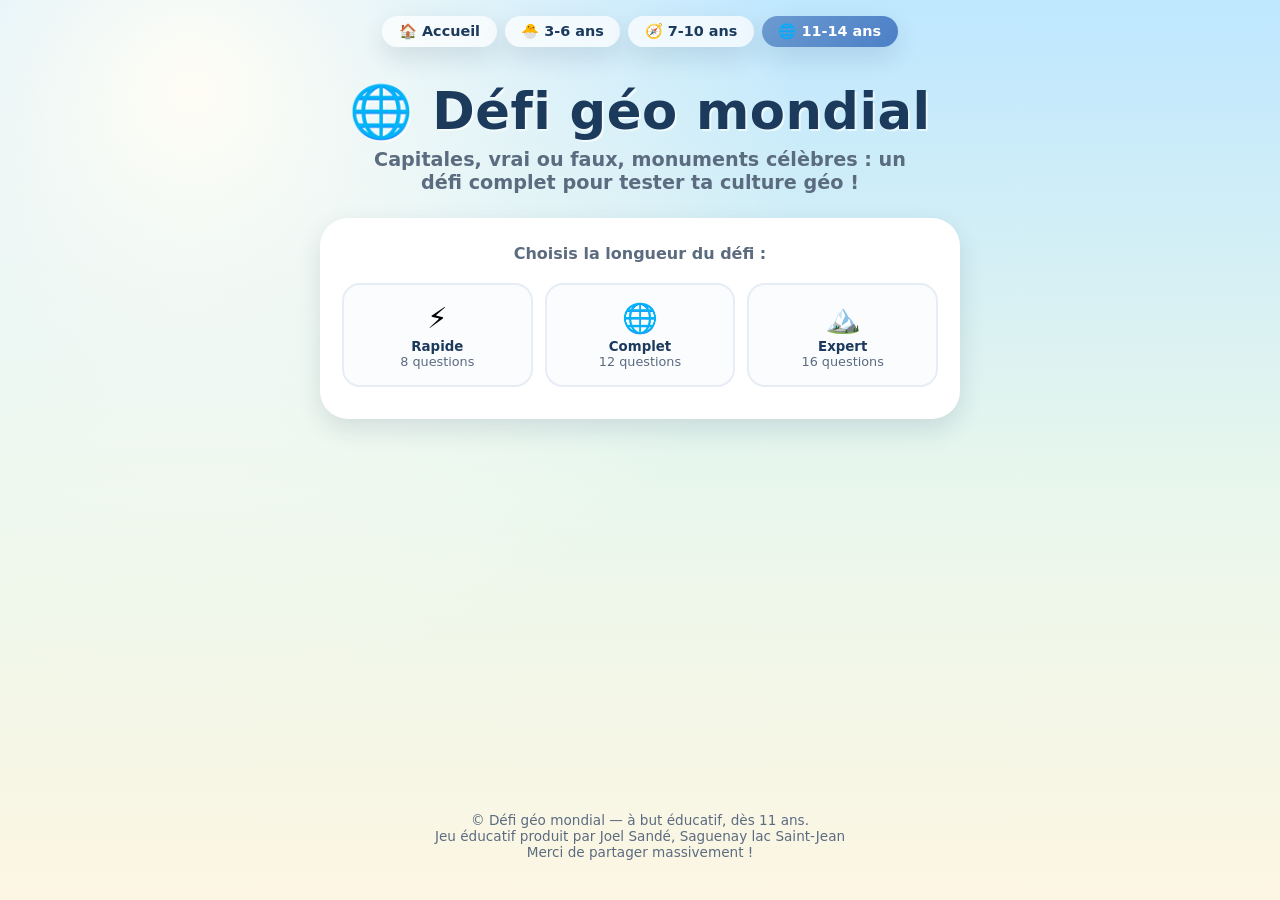
==== geo_11_14.html @ 184a8996 "Version initiale : Défi géo mondial (3-6, 7-10, 11-14 ans)" ====
<!DOCTYPE html>
<html lang="fr">
<head>
<meta charset="UTF-8" />
<meta name="viewport" content="width=device-width, initial-scale=1" />
<title>Défi géo mondial — géographie 11-14 ans</title>
<meta name="description" content="Défi éducatif gratuit mêlant capitales, vrai ou faux et monuments du monde, pour les 11-14 ans. Score, série de bonnes réponses et badges à débloquer." />
<link rel="canonical" href="https://joel3500.github.io/japprends_la_geographie/geo_11_14.html" />
<link rel="stylesheet" href="style.css" />
<script type="application/ld+json">
{
  "@context": "https://schema.org",
  "@type": "WebApplication",
  "name": "Défi géo mondial",
  "description": "Défi éducatif gratuit mêlant capitales, vrai ou faux et monuments du monde, dès 11 ans.",
  "applicationCategory": "EducationalApplication",
  "operatingSystem": "Any (navigateur web)",
  "inLanguage": ["fr"],
  "isAccessibleForFree": true,
  "offers": { "@type": "Offer", "price": "0", "priceCurrency": "CAD" },
  "audience": { "@type": "PeopleAudience", "suggestedMinAge": 11 },
  "author": { "@type": "Person", "name": "Joel Sandé" }
}
</script>
</head>
<body>

<nav class="page-nav" aria-label="Choisir une tranche d'âge">
  <a href="index.html">🏠 Accueil</a>
  <a href="geo_3_6.html">🐣 3-6 ans</a>
  <a href="geo_7_10.html">🧭 7-10 ans</a>
  <a href="geo_11_14.html" aria-current="page">🌐 11-14 ans</a>
</nav>

<header class="hero">
  <h1>🌐 Défi géo mondial</h1>
  <p class="tagline">Capitales, vrai ou faux, monuments célèbres : un défi complet pour tester ta culture géo !</p>
</header>

<main>
  <div class="quiz-wrap">

    <div class="mode-select" id="modeSelect">
      <p class="intro">Choisis la longueur du défi :</p>
      <div class="mode-grid">
        <button class="mode-card" data-len="8">
          <span class="m-emoji">⚡</span>
          <span class="m-title">Rapide</span>
          <span class="m-sub">8 questions</span>
        </button>
        <button class="mode-card" data-len="12">
          <span class="m-emoji">🌐</span>
          <span class="m-title">Complet</span>
          <span class="m-sub">12 questions</span>
        </button>
        <button class="mode-card" data-len="16">
          <span class="m-emoji">🏔️</span>
          <span class="m-title">Expert</span>
          <span class="m-sub">16 questions</span>
        </button>
      </div>
    </div>

    <div id="quizScreen" style="display:none;">
      <div class="quiz-topbar">
        <span class="quiz-stat">⭐ Score : <span id="scoreVal">0</span></span>
        <span class="quiz-stat">🔥 Série : <span id="streakVal">0</span></span>
        <span class="quiz-stat">⏱️ <span id="timerVal">0</span> s</span>
      </div>
      <div class="progress-bar-track"><div class="progress-bar-fill" id="progressFill" style="width:0%"></div></div>

      <p class="question-eyebrow" id="qType">Question <span id="qIndex">1</span> / <span id="qTotal">12</span></p>
      <span class="question-flag" id="qEmoji">🌍</span>
      <p class="question-text" id="qText">…</p>

      <div class="choices" id="choicesRow"></div>
      <p class="feedback-msg" id="feedback"></p>
      <div class="quiz-actions">
        <button class="pill primary" id="nextBtn" style="display:none;">Suivant ▶</button>
      </div>
    </div>

    <div class="result-screen" id="resultScreen" style="display:none;">
      <span class="result-badge" id="resultBadge">🏆</span>
      <p class="result-score" id="resultScoreText">12 / 12</p>
      <p class="result-best" id="resultBest"></p>
      <p class="result-msg" id="resultMsg">Bravo !</p>
      <div class="quiz-actions">
        <button class="pill primary" id="playAgainBtn">🔄 Nouveau défi</button>
      </div>
    </div>

  </div>
</main>

<footer>
  <p>&copy; Défi géo mondial — à but éducatif, dès 11 ans.               <br> 
            Jeu éducatif produit par Joel Sandé, Saguenay lac Saint-Jean <br>
            Merci de partager massivement !                              
  </p>
</footer>

<script>
const CAPITALS = [
  ["Argentine","Buenos Aires","🇦🇷"], ["Nouvelle-Zélande","Wellington","🇳🇿"], ["Vietnam","Hanoï","🇻🇳"],
  ["Islande","Reykjavik","🇮🇸"], ["Finlande","Helsinki","🇫🇮"], ["Nigéria","Abuja","🇳🇬"],
  ["Chili","Santiago","🇨🇱"], ["Pérou","Lima","🇵🇪"], ["Thaïlande","Bangkok","🇹🇭"],
  ["Ukraine","Kiev","🇺🇦"], ["Suisse","Berne","🇨🇭"], ["Éthiopie","Addis-Abeba","🇪🇹"],
  ["Malaisie","Kuala Lumpur","🇲🇾"], ["Indonésie","Jakarta","🇮🇩"], ["Pologne","Varsovie","🇵🇱"],
  ["Colombie","Bogotá","🇨🇴"]
];

const TRUEFALSE = [
  { s:"Le Nil est le fleuve le plus long du monde.", a:true, e:"Le Nil (environ 6 650 km) est traditionnellement considéré comme le plus long fleuve du monde." },
  { s:"Le Sahara est le plus grand désert du monde, toutes catégories confondues.", a:false, e:"C'est le plus grand désert chaud, mais l'Antarctique — un désert froid — est en réalité le plus vaste désert du monde." },
  { s:"L'Everest est le plus haut sommet du monde au-dessus du niveau de la mer.", a:true, e:"Avec 8 849 m, l'Everest est bien le plus haut sommet mesuré depuis le niveau de la mer." },
  { s:"Le Canada compte plus de lacs qu'aucun autre pays au monde.", a:true, e:"Le Canada abrite environ 60% des lacs de la planète, grâce à son passé glaciaire." },
  { s:"L'Australie est à la fois un pays et un continent.", a:true, e:"L'Australie est unique : elle forme son propre continent tout en étant un seul pays." },
  { s:"La Grande Muraille de Chine est visible à l'œil nu depuis la Lune.", a:false, e:"C'est un mythe très répandu : depuis la Lune, aucune construction humaine n'est visible à l'œil nu." },
  { s:"Le Vatican est le plus petit pays du monde.", a:true, e:"Avec environ 0,49 km², le Vatican est bien le plus petit État souverain du monde." },
  { s:"L'océan Pacifique est le plus grand océan du monde.", a:true, e:"Le Pacifique couvre à lui seul près d'un tiers de la surface de la Terre." },
  { s:"Le mont Kilimandjaro se trouve en Afrique.", a:true, e:"Le Kilimandjaro, plus haut sommet d'Afrique, se situe en Tanzanie." },
  { s:"La mer Morte est le point le plus bas de la surface terrestre accessible.", a:true, e:"Sa surface se situe à environ 430 m sous le niveau de la mer." },
  { s:"L'Amazonie abrite la plus grande forêt tropicale du monde.", a:true, e:"La forêt amazonienne est la plus vaste forêt tropicale de la planète." },
  { s:"Le Groenland est officiellement un continent.", a:false, e:"Le Groenland est la plus grande île du monde, mais ce n'est pas un continent." },
  { s:"La Russie s'étend sur deux continents, l'Europe et l'Asie.", a:true, e:"La Russie est un pays transcontinental, à cheval sur l'Europe et l'Asie." },
  { s:"L'équateur traverse le Brésil.", a:true, e:"L'équateur passe par le nord du Brésil, notamment près de la ville de Macapá." },
  { s:"Le point culminant de l'Europe est le Mont Blanc.", a:false, e:"Selon la définition la plus courante, c'est le mont Elbrouz (Russie/Caucase) qui est le plus haut sommet d'Europe." },
  { s:"Singapour est à la fois une ville et un pays.", a:true, e:"Singapour est une cité-État : sa capitale et son territoire national se confondent." }
];

const LANDMARKS = [
  { d:"🗼 Une haute tour de fer construite pour une exposition universelle, au bord d'un fleuve.", a:"France", opts:["France","Italie","Espagne","Allemagne"] },
  { d:"🏛️ Un immense amphithéâtre antique en forme d'ellipse, où avaient lieu des combats.", a:"Italie", opts:["Italie","Grèce","Turquie","Égypte"] },
  { d:"🕌 Un mausolée de marbre blanc construit par un empereur pour son épouse.", a:"Inde", opts:["Inde","Pakistan","Iran","Turquie"] },
  { d:"🏔️ Une ancienne cité inca perchée en haut des montagnes.", a:"Pérou", opts:["Pérou","Chili","Bolivie","Équateur"] },
  { d:"🐫 D'immenses pyramides vieilles de plus de 4000 ans, près d'un grand fleuve.", a:"Égypte", opts:["Égypte","Soudan","Maroc","Jordanie"] },
  { d:"🗽 Une statue géante tenant une torche, offerte en cadeau entre deux pays.", a:"États-Unis", opts:["États-Unis","Canada","France","Royaume-Uni"] },
  { d:"🏯 Une très longue muraille de pierre qui traverse tout le nord du pays.", a:"Chine", opts:["Chine","Mongolie","Corée du Sud","Japon"] },
  { d:"🎭 Un opéra en forme de grandes voiles blanches, construit au bord de l'eau.", a:"Australie", opts:["Australie","Nouvelle-Zélande","Afrique du Sud","Canada"] },
  { d:"⛩️ Un mont sacré et volcanique, symbole du pays, souvent peint enneigé.", a:"Japon", opts:["Japon","Corée du Sud","Chine","Philippines"] },
  { d:"🏟️ Une tour penchée célèbre, construite par erreur sur un sol trop mou.", a:"Italie", opts:["Italie","Espagne","France","Portugal"] }
];

const STORAGE_KEY = "geo11_14_best_";
let allQuestions = [];
let qi = 0, score = 0, streak = 0, timer = 0, timerHandle = null, answered = false, roundLen = 12;

const modeSelect = document.getElementById('modeSelect');
const quizScreen = document.getElementById('quizScreen');
const resultScreen = document.getElementById('resultScreen');

function shuffle(arr){
  const a = arr.slice();
  for (let i = a.length - 1; i > 0; i--){
    const j = Math.floor(Math.random() * (i + 1));
    [a[i], a[j]] = [a[j], a[i]];
  }
  return a;
}

function buildCapitalQ(){
  const [country, capital, flag] = shuffle(CAPITALS)[0];
  const distractors = shuffle(CAPITALS.map(c => c[1]).filter(c => c !== capital)).slice(0,3);
  return { type:'capital', emoji: flag, text: "Quelle est la capitale de " + country + " ?", options: shuffle([capital, ...distractors]), correct: capital };
}
function buildTrueFalseQ(used){
  let item;
  do { item = shuffle(TRUEFALSE)[0]; } while (used.has(item.s) && used.size < TRUEFALSE.length);
  used.add(item.s);
  return { type:'tf', emoji:'🤔', text: item.s, options: ['Vrai','Faux'], correct: item.a ? 'Vrai' : 'Faux', explain: item.e };
}
function buildLandmarkQ(used){
  let item;
  do { item = shuffle(LANDMARKS)[0]; } while (used.has(item.d) && used.size < LANDMARKS.length);
  used.add(item.d);
  return { type:'landmark', emoji: item.d.split(' ')[0], text: item.d.substring(item.d.indexOf(' ')+1), options: shuffle(item.opts), correct: item.a };
}

function buildRound(len){
  const usedTf = new Set(), usedLm = new Set();
  const qs = [];
  for (let i=0;i<len;i++){
    const r = i % 3;
    if (r === 0) qs.push(buildCapitalQ());
    else if (r === 1) qs.push(buildTrueFalseQ(usedTf));
    else qs.push(buildLandmarkQ(usedLm));
  }
  return shuffle(qs);
}

function startQuiz(len){
  roundLen = len;
  allQuestions = buildRound(len);
  qi = 0; score = 0; streak = 0; timer = 0;

  modeSelect.style.display = 'none';
  resultScreen.style.display = 'none';
  quizScreen.style.display = 'block';
  document.getElementById('qTotal').textContent = allQuestions.length;

  clearInterval(timerHandle);
  timerHandle = setInterval(() => {
    timer++;
    document.getElementById('timerVal').textContent = timer;
  }, 1000);

  renderQuestion();
}

const TYPE_LABEL = { capital:'🧭 Capitale', tf:'🤔 Vrai ou faux', landmark:'🗺️ Monument' };

function renderQuestion(){
  answered = false;
  document.getElementById('nextBtn').style.display = 'none';
  const q = allQuestions[qi];
  document.getElementById('qIndex').textContent = qi + 1;
  document.getElementById('qType').innerHTML = TYPE_LABEL[q.type] + ' — Question <span id="qIndexInner">' + (qi+1) + '</span> / ' + allQuestions.length;
  document.getElementById('qEmoji').textContent = q.emoji;
  document.getElementById('qText').textContent = q.text;
  document.getElementById('scoreVal').textContent = score;
  document.getElementById('streakVal').textContent = streak;
  document.getElementById('feedback').textContent = '';
  document.getElementById('feedback').className = 'feedback-msg';
  document.getElementById('progressFill').style.width = Math.round((qi / allQuestions.length) * 100) + '%';

  const row = document.getElementById('choicesRow');
  row.innerHTML = '';
  q.options.forEach(opt => {
    const btn = document.createElement('button');
    btn.className = 'choice-btn';
    btn.textContent = opt;
    btn.addEventListener('click', () => selectAnswer(btn, opt, q));
    row.appendChild(btn);
  });
}

function selectAnswer(btn, chosen, q){
  if (answered) return;
  answered = true;
  document.querySelectorAll('.choice-btn').forEach(b => b.disabled = true);

  const feedback = document.getElementById('feedback');
  if (chosen === q.correct){
    btn.classList.add('correct');
    score++; streak++;
    feedback.textContent = '✅ Exact ! ' + (q.explain ? q.explain : '');
    feedback.className = 'feedback-msg ok';
  } else {
    btn.classList.add('wrong');
    streak = 0;
    document.querySelectorAll('.choice-btn').forEach(b => { if (b.textContent === q.correct) b.classList.add('reveal'); });
    feedback.textContent = '❌ Réponse : ' + q.correct + (q.explain ? '. ' + q.explain : '');
    feedback.className = 'feedback-msg no';
  }
  document.getElementById('scoreVal').textContent = score;
  document.getElementById('streakVal').textContent = streak;

  const nextBtn = document.getElementById('nextBtn');
  nextBtn.style.display = 'inline-block';

  let advanced = false;
  const advance = () => {
    if (advanced) return;
    advanced = true;
    clearTimeout(autoAdvanceHandle);
    qi++;
    if (qi < allQuestions.length){ renderQuestion(); } else { endQuiz(); }
  };
  nextBtn.onclick = advance;
  const autoAdvanceHandle = setTimeout(advance, 1900);
}

function endQuiz(){
  clearInterval(timerHandle);
  quizScreen.style.display = 'none';
  resultScreen.style.display = 'block';
  document.getElementById('progressFill').style.width = '100%';

  const total = allQuestions.length;
  document.getElementById('resultScoreText').textContent = score + ' / ' + total + '  (' + timer + ' s)';

  let badge = '🥉', msg = 'Bon départ, continue à explorer la planète !';
  const ratio = score / total;
  if (ratio === 1){ badge = '💎'; msg = 'Score parfait ! Tu es un·e expert·e en géographie mondiale.'; }
  else if (ratio >= 0.8){ badge = '🥇'; msg = 'Excellent ! Ta culture géo est impressionnante.'; }
  else if (ratio >= 0.6){ badge = '🥈'; msg = "Bien joué, encore un peu d'entraînement pour l'or !"; }
  document.getElementById('resultBadge').textContent = badge;
  document.getElementById('resultMsg').textContent = msg;

  const key = STORAGE_KEY + roundLen;
  let best = 0;
  try { best = parseInt(localStorage.getItem(key) || '0', 10); } catch(e){ best = 0; }
  if (score > best){
    best = score;
    try { localStorage.setItem(key, String(best)); } catch(e){}
  }
  document.getElementById('resultBest').textContent = 'Meilleur score (défi ' + total + ' questions) : ' + best + ' / ' + total;
}

document.querySelectorAll('.mode-card').forEach(card => {
  card.addEventListener('click', () => startQuiz(parseInt(card.dataset.len, 10)));
});
document.getElementById('playAgainBtn').addEventListener('click', () => {
  resultScreen.style.display = 'none';
  modeSelect.style.display = 'block';
});
</script>

</body>
</html>
---- style.css ----
/* J'explore le monde — jeu éducatif de géographie (3-6 ans) */

:root{
  --clr-europe:#6C9BCF;
  --clr-afrique:#F2A65A;
  --clr-asie:#E85D75;
  --clr-amerique:#7FB77E;
  --clr-oceanie:#F4B942;
  --clr-antarctique:#8FC7DE;
  --clr-text:#233042;
  --clr-muted:#5b6b80;
  --clr-card:#ffffff;
  --shadow-soft:0 10px 26px rgba(20,40,70,.12);
  --shadow-hover:0 14px 34px rgba(20,40,70,.20);
  --radius-lg:28px;
}

*{ box-sizing:border-box; }
html,body{ margin:0; padding:0; }
body{
  min-height:100vh;
  display:flex;
  flex-direction:column;
  align-items:center;
  font-family:"Baloo 2","Comic Sans MS","Segoe UI",system-ui,sans-serif;
  color:var(--clr-text);
  background:
    radial-gradient(circle at 15% 10%, #FFFDF5 0%, transparent 45%),
    linear-gradient(180deg, #BEE7FF 0%, #E9F7EC 55%, #FDF6E3 100%);
  overflow-x:hidden;
}

/* navigation entre les 3 tranches d'âge */
.page-nav{
  display:flex; flex-wrap:wrap; gap:.5rem; justify-content:center;
  padding:16px 12px 0;
  width:100%;
}
.page-nav a{
  color:#1b3a5c;
  text-decoration:none;
  font-size:.9rem;
  font-weight:700;
  padding:.5em 1.15em;
  border-radius:999px;
  background:rgba(255,255,255,.7);
  box-shadow:var(--shadow-soft);
  transition:background .15s ease, transform .15s ease;
}
.page-nav a:hover{ background:#fff; transform:translateY(-1px); }
.page-nav a[aria-current="page"]{
  background:linear-gradient(135deg,#6C9BCF,#4b7fc7);
  color:#fff;
}

header.hero{
  width:100%;
  text-align:center;
  padding:34px 16px 10px;
}
h1{
  font-size:clamp(1.9rem, 6vw, 3.2rem);
  margin:0 0 6px;
  font-weight:800;
  letter-spacing:.5px;
  color:#1b3a5c;
  text-shadow:2px 2px 0 rgba(255,255,255,.6);
}
.tagline{
  margin:0 auto 14px;
  max-width:560px;
  font-size:clamp(1rem, 2.6vw, 1.2rem);
  color:var(--clr-muted);
  font-weight:600;
}

/* barre de progression en étoiles */
.progress{
  display:flex;
  align-items:center;
  justify-content:center;
  gap:10px;
  margin:6px 0 18px;
  font-weight:700;
  color:#1b3a5c;
}
.progress .stars{ font-size:1.4rem; letter-spacing:2px; }
.progress .count{
  background:#fff;
  padding:.35em .9em;
  border-radius:999px;
  box-shadow:var(--shadow-soft);
  font-size:1rem;
}

/* zone de jeu */
main{
  width:min(94vw, 760px);
  margin:0 auto 30px;
  position:relative;
}

.map-wrap{
  position:relative;
  background:linear-gradient(180deg, #cdeeff 0%, #eaf8ff 100%);
  border-radius:var(--radius-lg);
  box-shadow:var(--shadow-soft);
  padding:10px;
}

.continent{
  cursor:pointer;
  transition:transform .18s ease, filter .18s ease;
  transform-origin:center;
}
.continent:hover, .continent:focus-visible{
  transform:translateY(-4px) scale(1.03);
  filter:brightness(1.06);
  outline:none;
}
.continent.found{
  filter:saturate(1.15);
}
.continent .emoji-badge{
  font-size:34px;
  pointer-events:none;
  user-select:none;
}
.continent .label{
  font-size:14px;
  font-weight:800;
  fill:#1b3a5c;
  pointer-events:none;
  user-select:none;
}
.star-pop{
  font-size:20px;
  pointer-events:none;
  opacity:0;
}

/* carte de découverte (modale) */
.overlay{
  position:fixed; inset:0;
  background:rgba(20,35,55,.45);
  display:flex; align-items:center; justify-content:center;
  padding:20px;
  z-index:50;
  opacity:0; pointer-events:none;
  transition:opacity .2s ease;
}
.overlay.open{ opacity:1; pointer-events:auto; }

.card{
  background:var(--clr-card);
  border-radius:26px;
  max-width:420px;
  width:100%;
  padding:28px 24px 22px;
  text-align:center;
  box-shadow:var(--shadow-hover);
  transform:scale(.85);
  transition:transform .25s cubic-bezier(.34,1.56,.64,1);
}
.overlay.open .card{ transform:scale(1); }

.card .big-emoji{ font-size:64px; display:block; margin-bottom:6px; }
.card h2{ margin:0 0 6px; font-size:1.6rem; color:#1b3a5c; }
.card p.fact{ font-size:1.05rem; color:var(--clr-text); margin:0 0 18px; line-height:1.4; }

.btn-row{ display:flex; gap:10px; justify-content:center; flex-wrap:wrap; }
button.pill{
  border:none;
  cursor:pointer;
  font-family:inherit;
  font-weight:700;
  font-size:1rem;
  padding:.7em 1.4em;
  border-radius:999px;
  background:#eef3f9;
  color:#1b3a5c;
  box-shadow:var(--shadow-soft);
  transition:transform .15s ease, box-shadow .15s ease, background .15s ease;
}
button.pill:hover{ transform:translateY(-2px); box-shadow:var(--shadow-hover); }
button.pill.primary{
  background:linear-gradient(135deg,#6C9BCF,#4b7fc7);
  color:#fff;
}
button.pill.listen{
  background:linear-gradient(135deg,#F4B942,#F2A65A);
  color:#3a2a08;
}

/* écran de victoire */
.win-banner{
  display:none;
  width:min(94vw, 640px);
  margin:0 auto 30px;
  background:#fff;
  border-radius:var(--radius-lg);
  box-shadow:var(--shadow-soft);
  padding:26px 20px;
  text-align:center;
}
.win-banner.show{ display:block; animation:pop-in .35s cubic-bezier(.34,1.56,.64,1); }
@keyframes pop-in{ from{ transform:scale(.8); opacity:0; } to{ transform:scale(1); opacity:1; } }
.win-banner h2{ margin:0 0 8px; font-size:1.6rem; color:#1b3a5c; }
.win-banner p{ margin:0 0 16px; color:var(--clr-muted); font-weight:600; }

footer{
  margin-top:auto;
  padding:18px 16px 26px;
  text-align:center;
  color:var(--clr-muted);
  font-size:.85rem;
  max-width:640px;
}

/* confettis */
.confetti{
  position:fixed;
  top:-20px;
  width:10px; height:10px;
  border-radius:2px;
  opacity:.9;
  z-index:60;
  pointer-events:none;
}

@media (prefers-reduced-motion: reduce){
  *{ animation:none !important; transition:none !important; }
}

@media (max-width:480px){
  .continent .emoji-badge{ font-size:28px; }
  .continent .label{ font-size:11px; }
}

/* ================= QUIZ (7-10 et 11-14 ans) ================= */

.quiz-wrap{
  width:min(94vw, 640px);
  margin:0 auto 30px;
  background:#fff;
  border-radius:var(--radius-lg);
  box-shadow:var(--shadow-soft);
  padding:26px 22px 24px;
}

.quiz-topbar{
  display:flex;
  justify-content:space-between;
  align-items:center;
  gap:10px;
  margin-bottom:14px;
  flex-wrap:wrap;
}
.quiz-stat{
  background:#eef3f9;
  color:#1b3a5c;
  font-weight:700;
  font-size:.9rem;
  padding:.4em 1em;
  border-radius:999px;
}

.progress-bar-track{
  width:100%;
  height:10px;
  background:#e7edf5;
  border-radius:999px;
  overflow:hidden;
  margin-bottom:22px;
}
.progress-bar-fill{
  height:100%;
  background:linear-gradient(90deg,#6C9BCF,#7FB77E);
  border-radius:999px;
  transition:width .35s ease;
}

.question-eyebrow{
  font-size:.8rem;
  font-weight:800;
  text-transform:uppercase;
  letter-spacing:.08em;
  color:var(--clr-muted);
  margin:0 0 6px;
}
.question-text{
  font-size:clamp(1.15rem, 3.4vw, 1.5rem);
  font-weight:800;
  color:#1b3a5c;
  margin:0 0 20px;
  line-height:1.35;
}
.question-flag{ font-size:3rem; margin:0 0 10px; display:block; }

.choices{
  display:grid;
  grid-template-columns:1fr 1fr;
  gap:12px;
  margin-bottom:8px;
}
@media (max-width:480px){ .choices{ grid-template-columns:1fr; } }

.choice-btn{
  border:2px solid #e7edf5;
  background:#fbfcfe;
  color:var(--clr-text);
  font-family:inherit;
  font-weight:700;
  font-size:1rem;
  padding:.85em 1em;
  border-radius:16px;
  cursor:pointer;
  text-align:left;
  transition:transform .12s ease, border-color .12s ease, background .12s ease;
}
.choice-btn:hover:not(:disabled){ transform:translateY(-2px); border-color:#c7d7ec; }
.choice-btn:disabled{ cursor:default; }
.choice-btn.correct{ background:#e3f5e6; border-color:#7FB77E; }
.choice-btn.wrong{ background:#fbe6e9; border-color:#E85D75; }
.choice-btn.reveal{ background:#e3f5e6; border-color:#7FB77E; }

.feedback-msg{
  min-height:1.4em;
  font-weight:800;
  margin:10px 0 4px;
  text-align:center;
}
.feedback-msg.ok{ color:#3d8b52; }
.feedback-msg.no{ color:#c94860; }

.quiz-actions{
  display:flex;
  justify-content:center;
  margin-top:6px;
}

.result-screen{ text-align:center; }
.result-badge{ font-size:4rem; display:block; margin-bottom:6px; }
.result-score{
  font-size:clamp(1.6rem, 5vw, 2.2rem);
  font-weight:800;
  color:#1b3a5c;
  margin:0 0 4px;
}
.result-best{
  font-size:.95rem;
  color:var(--clr-muted);
  font-weight:600;
  margin:0 0 20px;
}
.result-msg{ font-size:1.05rem; margin:0 0 22px; color:var(--clr-text); }

/* menu de difficulté / accueil du quiz */
.mode-select{ text-align:center; }
.mode-select p.intro{ color:var(--clr-muted); font-weight:600; margin:0 0 20px; }
.mode-grid{
  display:grid;
  grid-template-columns:repeat(auto-fit,minmax(140px,1fr));
  gap:12px;
  margin-bottom:8px;
}
.mode-card{
  border:2px solid #e7edf5;
  background:#fbfcfe;
  border-radius:18px;
  padding:16px 10px;
  cursor:pointer;
  font-family:inherit;
  text-align:center;
  transition:transform .12s ease, border-color .12s ease;
}
.mode-card:hover{ transform:translateY(-3px); border-color:#c7d7ec; }
.mode-card .m-emoji{ font-size:1.8rem; display:block; margin-bottom:4px; }
.mode-card .m-title{ font-weight:800; color:#1b3a5c; display:block; }
.mode-card .m-sub{ font-size:.8rem; color:var(--clr-muted); }

/* cartes d'accueil (index.html) */
.age-grid{
  display:grid;
  grid-template-columns:repeat(auto-fit,minmax(220px,1fr));
  gap:18px;
  width:min(94vw,900px);
  margin:10px auto 30px;
}
.age-card{
  background:#fff;
  border-radius:var(--radius-lg);
  box-shadow:var(--shadow-soft);
  padding:26px 20px;
  text-align:center;
  text-decoration:none;
  color:var(--clr-text);
  transition:transform .15s ease, box-shadow .15s ease;
  display:block;
}
.age-card:hover{ transform:translateY(-5px); box-shadow:var(--shadow-hover); }
.age-card .a-emoji{ font-size:3rem; display:block; margin-bottom:8px; }
.age-card h2{ margin:0 0 6px; font-size:1.3rem; color:#1b3a5c; }
.age-card .a-age{
  display:inline-block;
  background:#eef3f9;
  color:#1b3a5c;
  font-weight:700;
  font-size:.8rem;
  padding:.25em .8em;
  border-radius:999px;
  margin-bottom:10px;
}
.age-card p{ margin:0; font-size:.9rem; color:var(--clr-muted); line-height:1.4; }
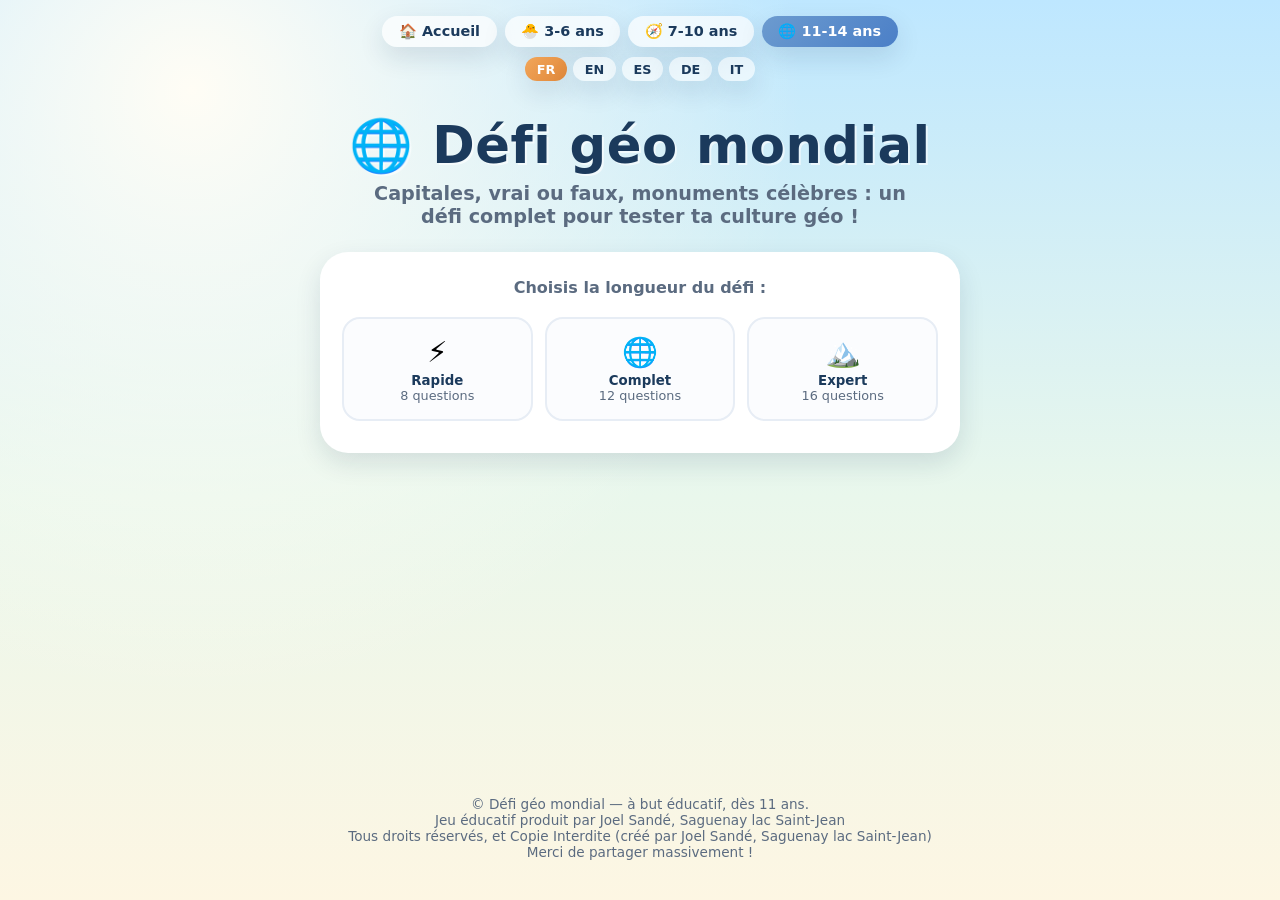
==== commit 7918331e: "Ajoute un selecteur de langue (FR/EN/ES/DE/IT) aux 3 jeux et a la page d'accueil Traduit l'interface" ====
--- a/geo_11_14.html
+++ b/geo_11_14.html
@@ -15,10 +15,10 @@
   "description": "Défi éducatif gratuit mêlant capitales, vrai ou faux et monuments du monde, dès 11 ans.",
   "applicationCategory": "EducationalApplication",
   "operatingSystem": "Any (navigateur web)",
-  "inLanguage": ["fr"],
   "isAccessibleForFree": true,
   "offers": { "@type": "Offer", "price": "0", "priceCurrency": "CAD" },
   "audience": { "@type": "PeopleAudience", "suggestedMinAge": 11 },
+  "inLanguage": ["fr","en","es","de","it"],
   "author": { "@type": "Person", "name": "Joel Sandé" }
 }
 </script>
@@ -26,50 +26,51 @@
 <body>
 
 <nav class="page-nav" aria-label="Choisir une tranche d'âge">
-  <a href="index.html">🏠 Accueil</a>
-  <a href="geo_3_6.html">🐣 3-6 ans</a>
-  <a href="geo_7_10.html">🧭 7-10 ans</a>
-  <a href="geo_11_14.html" aria-current="page">🌐 11-14 ans</a>
+  <a href="index.html" id="navHome">🏠 Accueil</a>
+  <a href="geo_3_6.html" id="nav36">🐣 3-6 ans</a>
+  <a href="geo_7_10.html" id="nav710">🧭 7-10 ans</a>
+  <a href="geo_11_14.html" aria-current="page" id="nav1114">🌐 11-14 ans</a>
 </nav>
+<div id="langSwitcher"></div>
 
 <header class="hero">
-  <h1>🌐 Défi géo mondial</h1>
-  <p class="tagline">Capitales, vrai ou faux, monuments célèbres : un défi complet pour tester ta culture géo !</p>
+  <h1 id="heroTitle">🌐 Défi géo mondial</h1>
+  <p class="tagline" id="heroTagline">Capitales, vrai ou faux, monuments célèbres : un défi complet pour tester ta culture géo !</p>
 </header>
 
 <main>
   <div class="quiz-wrap">
 
     <div class="mode-select" id="modeSelect">
-      <p class="intro">Choisis la longueur du défi :</p>
+      <p class="intro" id="introText">Choisis la longueur du défi :</p>
       <div class="mode-grid">
         <button class="mode-card" data-len="8">
           <span class="m-emoji">⚡</span>
-          <span class="m-title">Rapide</span>
-          <span class="m-sub">8 questions</span>
+          <span class="m-title" id="mode1Title">Rapide</span>
+          <span class="m-sub" id="mode1Sub">8 questions</span>
         </button>
         <button class="mode-card" data-len="12">
           <span class="m-emoji">🌐</span>
-          <span class="m-title">Complet</span>
-          <span class="m-sub">12 questions</span>
+          <span class="m-title" id="mode2Title">Complet</span>
+          <span class="m-sub" id="mode2Sub">12 questions</span>
         </button>
         <button class="mode-card" data-len="16">
           <span class="m-emoji">🏔️</span>
-          <span class="m-title">Expert</span>
-          <span class="m-sub">16 questions</span>
+          <span class="m-title" id="mode3Title">Expert</span>
+          <span class="m-sub" id="mode3Sub">16 questions</span>
         </button>
       </div>
     </div>
 
     <div id="quizScreen" style="display:none;">
       <div class="quiz-topbar">
-        <span class="quiz-stat">⭐ Score : <span id="scoreVal">0</span></span>
-        <span class="quiz-stat">🔥 Série : <span id="streakVal">0</span></span>
+        <span class="quiz-stat">⭐ <span id="scoreLabel">Score</span> : <span id="scoreVal">0</span></span>
+        <span class="quiz-stat">🔥 <span id="streakLabel">Série</span> : <span id="streakVal">0</span></span>
         <span class="quiz-stat">⏱️ <span id="timerVal">0</span> s</span>
       </div>
       <div class="progress-bar-track"><div class="progress-bar-fill" id="progressFill" style="width:0%"></div></div>
 
-      <p class="question-eyebrow" id="qType">Question <span id="qIndex">1</span> / <span id="qTotal">12</span></p>
+      <p class="question-eyebrow" id="qType"><span id="qTypeLabel">🧭 Capitale</span> — <span id="qWordLabel">Question</span> <span id="qIndex">1</span> / <span id="qTotal">12</span></p>
       <span class="question-flag" id="qEmoji">🌍</span>
       <p class="question-text" id="qText">…</p>
 
@@ -94,53 +95,319 @@
 </main>
 
 <footer>
-  <p>&copy; Défi géo mondial — à but éducatif, dès 11 ans.               <br> 
-            Jeu éducatif produit par Joel Sandé, Saguenay lac Saint-Jean <br>
-            Merci de partager massivement !                              
+  <p id="footerText">&copy; Défi géo mondial — à but éducatif, dès 11 ans.                <br>
+            Jeu éducatif produit par Joel Sandé, Saguenay lac Saint-Jean  <br>
+            Tous droits réservés, et Copie Interdite (créé par Joel Sandé, Saguenay lac Saint-Jean) <br>
+            Merci de partager massivement !
   </p>
 </footer>
 
 <script>
-const CAPITALS = [
-  ["Argentine","Buenos Aires","🇦🇷"], ["Nouvelle-Zélande","Wellington","🇳🇿"], ["Vietnam","Hanoï","🇻🇳"],
-  ["Islande","Reykjavik","🇮🇸"], ["Finlande","Helsinki","🇫🇮"], ["Nigéria","Abuja","🇳🇬"],
-  ["Chili","Santiago","🇨🇱"], ["Pérou","Lima","🇵🇪"], ["Thaïlande","Bangkok","🇹🇭"],
-  ["Ukraine","Kiev","🇺🇦"], ["Suisse","Berne","🇨🇭"], ["Éthiopie","Addis-Abeba","🇪🇹"],
-  ["Malaisie","Kuala Lumpur","🇲🇾"], ["Indonésie","Jakarta","🇮🇩"], ["Pologne","Varsovie","🇵🇱"],
-  ["Colombie","Bogotá","🇨🇴"]
-];
-
-const TRUEFALSE = [
-  { s:"Le Nil est le fleuve le plus long du monde.", a:true, e:"Le Nil (environ 6 650 km) est traditionnellement considéré comme le plus long fleuve du monde." },
-  { s:"Le Sahara est le plus grand désert du monde, toutes catégories confondues.", a:false, e:"C'est le plus grand désert chaud, mais l'Antarctique — un désert froid — est en réalité le plus vaste désert du monde." },
-  { s:"L'Everest est le plus haut sommet du monde au-dessus du niveau de la mer.", a:true, e:"Avec 8 849 m, l'Everest est bien le plus haut sommet mesuré depuis le niveau de la mer." },
-  { s:"Le Canada compte plus de lacs qu'aucun autre pays au monde.", a:true, e:"Le Canada abrite environ 60% des lacs de la planète, grâce à son passé glaciaire." },
-  { s:"L'Australie est à la fois un pays et un continent.", a:true, e:"L'Australie est unique : elle forme son propre continent tout en étant un seul pays." },
-  { s:"La Grande Muraille de Chine est visible à l'œil nu depuis la Lune.", a:false, e:"C'est un mythe très répandu : depuis la Lune, aucune construction humaine n'est visible à l'œil nu." },
-  { s:"Le Vatican est le plus petit pays du monde.", a:true, e:"Avec environ 0,49 km², le Vatican est bien le plus petit État souverain du monde." },
-  { s:"L'océan Pacifique est le plus grand océan du monde.", a:true, e:"Le Pacifique couvre à lui seul près d'un tiers de la surface de la Terre." },
-  { s:"Le mont Kilimandjaro se trouve en Afrique.", a:true, e:"Le Kilimandjaro, plus haut sommet d'Afrique, se situe en Tanzanie." },
-  { s:"La mer Morte est le point le plus bas de la surface terrestre accessible.", a:true, e:"Sa surface se situe à environ 430 m sous le niveau de la mer." },
-  { s:"L'Amazonie abrite la plus grande forêt tropicale du monde.", a:true, e:"La forêt amazonienne est la plus vaste forêt tropicale de la planète." },
-  { s:"Le Groenland est officiellement un continent.", a:false, e:"Le Groenland est la plus grande île du monde, mais ce n'est pas un continent." },
-  { s:"La Russie s'étend sur deux continents, l'Europe et l'Asie.", a:true, e:"La Russie est un pays transcontinental, à cheval sur l'Europe et l'Asie." },
-  { s:"L'équateur traverse le Brésil.", a:true, e:"L'équateur passe par le nord du Brésil, notamment près de la ville de Macapá." },
-  { s:"Le point culminant de l'Europe est le Mont Blanc.", a:false, e:"Selon la définition la plus courante, c'est le mont Elbrouz (Russie/Caucase) qui est le plus haut sommet d'Europe." },
-  { s:"Singapour est à la fois une ville et un pays.", a:true, e:"Singapour est une cité-État : sa capitale et son territoire national se confondent." }
-];
-
-const LANDMARKS = [
-  { d:"🗼 Une haute tour de fer construite pour une exposition universelle, au bord d'un fleuve.", a:"France", opts:["France","Italie","Espagne","Allemagne"] },
-  { d:"🏛️ Un immense amphithéâtre antique en forme d'ellipse, où avaient lieu des combats.", a:"Italie", opts:["Italie","Grèce","Turquie","Égypte"] },
-  { d:"🕌 Un mausolée de marbre blanc construit par un empereur pour son épouse.", a:"Inde", opts:["Inde","Pakistan","Iran","Turquie"] },
-  { d:"🏔️ Une ancienne cité inca perchée en haut des montagnes.", a:"Pérou", opts:["Pérou","Chili","Bolivie","Équateur"] },
-  { d:"🐫 D'immenses pyramides vieilles de plus de 4000 ans, près d'un grand fleuve.", a:"Égypte", opts:["Égypte","Soudan","Maroc","Jordanie"] },
-  { d:"🗽 Une statue géante tenant une torche, offerte en cadeau entre deux pays.", a:"États-Unis", opts:["États-Unis","Canada","France","Royaume-Uni"] },
-  { d:"🏯 Une très longue muraille de pierre qui traverse tout le nord du pays.", a:"Chine", opts:["Chine","Mongolie","Corée du Sud","Japon"] },
-  { d:"🎭 Un opéra en forme de grandes voiles blanches, construit au bord de l'eau.", a:"Australie", opts:["Australie","Nouvelle-Zélande","Afrique du Sud","Canada"] },
-  { d:"⛩️ Un mont sacré et volcanique, symbole du pays, souvent peint enneigé.", a:"Japon", opts:["Japon","Corée du Sud","Chine","Philippines"] },
-  { d:"🏟️ Une tour penchée célèbre, construite par erreur sur un sol trop mou.", a:"Italie", opts:["Italie","Espagne","France","Portugal"] }
-];
+const I18N = {
+  fr:{
+    docTitle:"Défi géo mondial — géographie 11-14 ans",
+    navHome:"🏠 Accueil", nav36:"🐣 3-6 ans", nav710:"🧭 7-10 ans", nav1114:"🌐 11-14 ans",
+    heroTitle:"🌐 Défi géo mondial",
+    heroTagline:"Capitales, vrai ou faux, monuments célèbres : un défi complet pour tester ta culture géo !",
+    introText:"Choisis la longueur du défi :",
+    mode1Title:"Rapide", mode2Title:"Complet", mode3Title:"Expert",
+    questionsSuffix:"questions",
+    scoreLabel:"Score", streakLabel:"Série",
+    typeLabel:{ capital:'🧭 Capitale', tf:'🤔 Vrai ou faux', landmark:'🗺️ Monument' },
+    qWord:"Question",
+    tfOptions:['Vrai','Faux'],
+    questionText:c => "Quelle est la capitale de " + c + " ?",
+    feedbackOk:e => '✅ Exact ! ' + (e || ''),
+    feedbackNo:(c,e) => '❌ Réponse : ' + c + (e ? '. ' + e : ''),
+    nextBtn:"Suivant ▶",
+    playAgainBtn:"🔄 Nouveau défi",
+    resultBadge:(ratio)=> ratio===1?'💎':ratio>=0.8?'🥇':ratio>=0.6?'🥈':'🥉',
+    resultMsg:(ratio)=> ratio===1 ? 'Score parfait ! Tu es un·e expert·e en géographie mondiale.' : ratio>=0.8 ? 'Excellent ! Ta culture géo est impressionnante.' : ratio>=0.6 ? "Bien joué, encore un peu d'entraînement pour l'or !" : 'Bon départ, continue à explorer la planète !',
+    bestPrefix:(total,best)=>'Meilleur score (défi '+total+' questions) : '+best+' / '+total,
+    footer:"&copy; Défi géo mondial — à but éducatif, dès 11 ans.<br>Jeu éducatif produit par Joel Sandé, Saguenay lac Saint-Jean<br>Tous droits réservés, et Copie Interdite (créé par Joel Sandé, Saguenay lac Saint-Jean)<br>Merci de partager massivement !",
+    capitals:[
+      ["Argentine","Buenos Aires","🇦🇷"], ["Nouvelle-Zélande","Wellington","🇳🇿"], ["Vietnam","Hanoï","🇻🇳"],
+      ["Islande","Reykjavik","🇮🇸"], ["Finlande","Helsinki","🇫🇮"], ["Nigéria","Abuja","🇳🇬"],
+      ["Chili","Santiago","🇨🇱"], ["Pérou","Lima","🇵🇪"], ["Thaïlande","Bangkok","🇹🇭"],
+      ["Ukraine","Kiev","🇺🇦"], ["Suisse","Berne","🇨🇭"], ["Éthiopie","Addis-Abeba","🇪🇹"],
+      ["Malaisie","Kuala Lumpur","🇲🇾"], ["Indonésie","Jakarta","🇮🇩"], ["Pologne","Varsovie","🇵🇱"],
+      ["Colombie","Bogotá","🇨🇴"]
+    ],
+    truefalse:[
+      { s:"Le Nil est le fleuve le plus long du monde.", a:true, e:"Le Nil (environ 6 650 km) est traditionnellement considéré comme le plus long fleuve du monde." },
+      { s:"Le Sahara est le plus grand désert du monde, toutes catégories confondues.", a:false, e:"C'est le plus grand désert chaud, mais l'Antarctique — un désert froid — est en réalité le plus vaste désert du monde." },
+      { s:"L'Everest est le plus haut sommet du monde au-dessus du niveau de la mer.", a:true, e:"Avec 8 849 m, l'Everest est bien le plus haut sommet mesuré depuis le niveau de la mer." },
+      { s:"Le Canada compte plus de lacs qu'aucun autre pays au monde.", a:true, e:"Le Canada abrite environ 60% des lacs de la planète, grâce à son passé glaciaire." },
+      { s:"L'Australie est à la fois un pays et un continent.", a:true, e:"L'Australie est unique : elle forme son propre continent tout en étant un seul pays." },
+      { s:"La Grande Muraille de Chine est visible à l'œil nu depuis la Lune.", a:false, e:"C'est un mythe très répandu : depuis la Lune, aucune construction humaine n'est visible à l'œil nu." },
+      { s:"Le Vatican est le plus petit pays du monde.", a:true, e:"Avec environ 0,49 km², le Vatican est bien le plus petit État souverain du monde." },
+      { s:"L'océan Pacifique est le plus grand océan du monde.", a:true, e:"Le Pacifique couvre à lui seul près d'un tiers de la surface de la Terre." },
+      { s:"Le mont Kilimandjaro se trouve en Afrique.", a:true, e:"Le Kilimandjaro, plus haut sommet d'Afrique, se situe en Tanzanie." },
+      { s:"La mer Morte est le point le plus bas de la surface terrestre accessible.", a:true, e:"Sa surface se situe à environ 430 m sous le niveau de la mer." },
+      { s:"L'Amazonie abrite la plus grande forêt tropicale du monde.", a:true, e:"La forêt amazonienne est la plus vaste forêt tropicale de la planète." },
+      { s:"Le Groenland est officiellement un continent.", a:false, e:"Le Groenland est la plus grande île du monde, mais ce n'est pas un continent." },
+      { s:"La Russie s'étend sur deux continents, l'Europe et l'Asie.", a:true, e:"La Russie est un pays transcontinental, à cheval sur l'Europe et l'Asie." },
+      { s:"L'équateur traverse le Brésil.", a:true, e:"L'équateur passe par le nord du Brésil, notamment près de la ville de Macapá." },
+      { s:"Le point culminant de l'Europe est le Mont Blanc.", a:false, e:"Selon la définition la plus courante, c'est le mont Elbrouz (Russie/Caucase) qui est le plus haut sommet d'Europe." },
+      { s:"Singapour est à la fois une ville et un pays.", a:true, e:"Singapour est une cité-État : sa capitale et son territoire national se confondent." }
+    ],
+    landmarks:[
+      { d:"🗼 Une haute tour de fer construite pour une exposition universelle, au bord d'un fleuve.", a:"France", opts:["France","Italie","Espagne","Allemagne"] },
+      { d:"🏛️ Un immense amphithéâtre antique en forme d'ellipse, où avaient lieu des combats.", a:"Italie", opts:["Italie","Grèce","Turquie","Égypte"] },
+      { d:"🕌 Un mausolée de marbre blanc construit par un empereur pour son épouse.", a:"Inde", opts:["Inde","Pakistan","Iran","Turquie"] },
+      { d:"🏔️ Une ancienne cité inca perchée en haut des montagnes.", a:"Pérou", opts:["Pérou","Chili","Bolivie","Équateur"] },
+      { d:"🐫 D'immenses pyramides vieilles de plus de 4000 ans, près d'un grand fleuve.", a:"Égypte", opts:["Égypte","Soudan","Maroc","Jordanie"] },
+      { d:"🗽 Une statue géante tenant une torche, offerte en cadeau entre deux pays.", a:"États-Unis", opts:["États-Unis","Canada","France","Royaume-Uni"] },
+      { d:"🏯 Une très longue muraille de pierre qui traverse tout le nord du pays.", a:"Chine", opts:["Chine","Mongolie","Corée du Sud","Japon"] },
+      { d:"🎭 Un opéra en forme de grandes voiles blanches, construit au bord de l'eau.", a:"Australie", opts:["Australie","Nouvelle-Zélande","Afrique du Sud","Canada"] },
+      { d:"⛩️ Un mont sacré et volcanique, symbole du pays, souvent peint enneigé.", a:"Japon", opts:["Japon","Corée du Sud","Chine","Philippines"] },
+      { d:"🏟️ Une tour penchée célèbre, construite par erreur sur un sol trop mou.", a:"Italie", opts:["Italie","Espagne","France","Portugal"] }
+    ]
+  },
+  en:{
+    docTitle:"World geo challenge — geography ages 11-14",
+    navHome:"🏠 Home", nav36:"🐣 3-6 yrs", nav710:"🧭 7-10 yrs", nav1114:"🌐 11-14 yrs",
+    heroTitle:"🌐 World geo challenge",
+    heroTagline:"Capitals, true or false, famous landmarks: a complete challenge to test your geography knowledge!",
+    introText:"Choose the length of the challenge:",
+    mode1Title:"Quick", mode2Title:"Full", mode3Title:"Expert",
+    questionsSuffix:"questions",
+    scoreLabel:"Score", streakLabel:"Streak",
+    typeLabel:{ capital:'🧭 Capital', tf:'🤔 True or false', landmark:'🗺️ Landmark' },
+    qWord:"Question",
+    tfOptions:['True','False'],
+    questionText:c => "What is the capital of " + c + "?",
+    feedbackOk:e => '✅ Correct! ' + (e || ''),
+    feedbackNo:(c,e) => '❌ Answer: ' + c + (e ? '. ' + e : ''),
+    nextBtn:"Next ▶",
+    playAgainBtn:"🔄 New challenge",
+    resultBadge:(ratio)=> ratio===1?'💎':ratio>=0.8?'🥇':ratio>=0.6?'🥈':'🥉',
+    resultMsg:(ratio)=> ratio===1 ? 'Perfect score! You are a world geography expert.' : ratio>=0.8 ? 'Excellent! Your geography knowledge is impressive.' : ratio>=0.6 ? "Well done, a bit more practice for gold!" : 'Good start, keep exploring the planet!',
+    bestPrefix:(total,best)=>'Best score ('+total+'-question challenge): '+best+' / '+total,
+    footer:"&copy; World geo challenge — for educational purposes, ages 11+.<br>Learning game made by Joel Sandé, Saguenay lac Saint-Jean<br>All rights reserved, copying strictly forbidden (created by Joel Sandé, Saguenay lac Saint-Jean)<br>Thank you for sharing widely!",
+    capitals:[
+      ["Argentina","Buenos Aires","🇦🇷"], ["New Zealand","Wellington","🇳🇿"], ["Vietnam","Hanoi","🇻🇳"],
+      ["Iceland","Reykjavik","🇮🇸"], ["Finland","Helsinki","🇫🇮"], ["Nigeria","Abuja","🇳🇬"],
+      ["Chile","Santiago","🇨🇱"], ["Peru","Lima","🇵🇪"], ["Thailand","Bangkok","🇹🇭"],
+      ["Ukraine","Kyiv","🇺🇦"], ["Switzerland","Bern","🇨🇭"], ["Ethiopia","Addis Ababa","🇪🇹"],
+      ["Malaysia","Kuala Lumpur","🇲🇾"], ["Indonesia","Jakarta","🇮🇩"], ["Poland","Warsaw","🇵🇱"],
+      ["Colombia","Bogotá","🇨🇴"]
+    ],
+    truefalse:[
+      { s:"The Nile is the longest river in the world.", a:true, e:"The Nile (about 6,650 km) is traditionally considered the longest river in the world." },
+      { s:"The Sahara is the largest desert in the world, of any kind.", a:false, e:"It's the largest hot desert, but Antarctica — a cold desert — is actually the largest desert in the world." },
+      { s:"Everest is the highest peak in the world above sea level.", a:true, e:"At 8,849 m, Everest is indeed the highest peak measured from sea level." },
+      { s:"Canada has more lakes than any other country in the world.", a:true, e:"Canada is home to about 60% of the planet's lakes, thanks to its glacial past." },
+      { s:"Australia is both a country and a continent.", a:true, e:"Australia is unique: it forms its own continent while being a single country." },
+      { s:"The Great Wall of China is visible to the naked eye from the Moon.", a:false, e:"This is a very common myth: from the Moon, no human construction is visible to the naked eye." },
+      { s:"The Vatican is the smallest country in the world.", a:true, e:"At about 0.49 km², the Vatican is indeed the smallest sovereign state in the world." },
+      { s:"The Pacific Ocean is the largest ocean in the world.", a:true, e:"The Pacific alone covers nearly a third of the Earth's surface." },
+      { s:"Mount Kilimanjaro is located in Africa.", a:true, e:"Kilimanjaro, Africa's highest peak, is located in Tanzania." },
+      { s:"The Dead Sea is the lowest accessible point on Earth's surface.", a:true, e:"Its surface lies about 430 m below sea level." },
+      { s:"The Amazon is home to the largest rainforest in the world.", a:true, e:"The Amazon rainforest is the largest tropical forest on the planet." },
+      { s:"Greenland is officially a continent.", a:false, e:"Greenland is the largest island in the world, but it is not a continent." },
+      { s:"Russia spans two continents, Europe and Asia.", a:true, e:"Russia is a transcontinental country, straddling Europe and Asia." },
+      { s:"The equator crosses Brazil.", a:true, e:"The equator passes through northern Brazil, notably near the city of Macapá." },
+      { s:"Europe's highest point is Mont Blanc.", a:false, e:"By the most common definition, it is Mount Elbrus (Russia/Caucasus) that is Europe's highest peak." },
+      { s:"Singapore is both a city and a country.", a:true, e:"Singapore is a city-state: its capital and its national territory are one and the same." }
+    ],
+    landmarks:[
+      { d:"🗼 A tall iron tower built for a world's fair, next to a river.", a:"France", opts:["France","Italy","Spain","Germany"] },
+      { d:"🏛️ A huge ancient ellipse-shaped amphitheater, where battles once took place.", a:"Italy", opts:["Italy","Greece","Turkey","Egypt"] },
+      { d:"🕌 A white marble mausoleum built by an emperor for his wife.", a:"India", opts:["India","Pakistan","Iran","Turkey"] },
+      { d:"🏔️ An ancient Inca city perched high in the mountains.", a:"Peru", opts:["Peru","Chile","Bolivia","Ecuador"] },
+      { d:"🐫 Huge pyramids over 4000 years old, near a great river.", a:"Egypt", opts:["Egypt","Sudan","Morocco","Jordan"] },
+      { d:"🗽 A giant statue holding a torch, given as a gift between two countries.", a:"United States", opts:["United States","Canada","France","United Kingdom"] },
+      { d:"🏯 A very long stone wall that crosses the whole north of the country.", a:"China", opts:["China","Mongolia","South Korea","Japan"] },
+      { d:"🎭 An opera house shaped like large white sails, built by the water.", a:"Australia", opts:["Australia","New Zealand","South Africa","Canada"] },
+      { d:"⛩️ A sacred volcanic mountain, a symbol of the country, often shown snow-capped.", a:"Japan", opts:["Japan","South Korea","China","Philippines"] },
+      { d:"🏟️ A famous leaning tower, built by mistake on ground that was too soft.", a:"Italy", opts:["Italy","Spain","France","Portugal"] }
+    ]
+  },
+  es:{
+    docTitle:"Desafío geo mundial — geografía 11-14 años",
+    navHome:"🏠 Inicio", nav36:"🐣 3-6 años", nav710:"🧭 7-10 años", nav1114:"🌐 11-14 años",
+    heroTitle:"🌐 Desafío geo mundial",
+    heroTagline:"Capitales, verdadero o falso, monumentos famosos: ¡un desafío completo para poner a prueba tu cultura geográfica!",
+    introText:"Elige la duración del desafío:",
+    mode1Title:"Rápido", mode2Title:"Completo", mode3Title:"Experto",
+    questionsSuffix:"preguntas",
+    scoreLabel:"Puntos", streakLabel:"Racha",
+    typeLabel:{ capital:'🧭 Capital', tf:'🤔 Verdadero o falso', landmark:'🗺️ Monumento' },
+    qWord:"Pregunta",
+    tfOptions:['Verdadero','Falso'],
+    questionText:c => "¿Cuál es la capital de " + c + "?",
+    feedbackOk:e => '✅ ¡Correcto! ' + (e || ''),
+    feedbackNo:(c,e) => '❌ Respuesta: ' + c + (e ? '. ' + e : ''),
+    nextBtn:"Siguiente ▶",
+    playAgainBtn:"🔄 Nuevo desafío",
+    resultBadge:(ratio)=> ratio===1?'💎':ratio>=0.8?'🥇':ratio>=0.6?'🥈':'🥉',
+    resultMsg:(ratio)=> ratio===1 ? '¡Puntuación perfecta! Eres un experto en geografía mundial.' : ratio>=0.8 ? '¡Excelente! Tu cultura geográfica es impresionante.' : ratio>=0.6 ? '¡Bien hecho, un poco más de práctica para el oro!' : '¡Buen comienzo, sigue explorando el planeta!',
+    bestPrefix:(total,best)=>'Mejor puntuación (desafío de '+total+' preguntas): '+best+' / '+total,
+    footer:"&copy; Desafío geo mundial — con fines educativos, desde 11 años.<br>Juego educativo creado por Joel Sandé, Saguenay lac Saint-Jean<br>Todos los derechos reservados, copia estrictamente prohibida (creado por Joel Sandé, Saguenay lac Saint-Jean)<br>¡Gracias por compartir masivamente!",
+    capitals:[
+      ["Argentina","Buenos Aires","🇦🇷"], ["Nueva Zelanda","Wellington","🇳🇿"], ["Vietnam","Hanói","🇻🇳"],
+      ["Islandia","Reikiavik","🇮🇸"], ["Finlandia","Helsinki","🇫🇮"], ["Nigeria","Abuya","🇳🇬"],
+      ["Chile","Santiago","🇨🇱"], ["Perú","Lima","🇵🇪"], ["Tailandia","Bangkok","🇹🇭"],
+      ["Ucrania","Kiev","🇺🇦"], ["Suiza","Berna","🇨🇭"], ["Etiopía","Adís Abeba","🇪🇹"],
+      ["Malasia","Kuala Lumpur","🇲🇾"], ["Indonesia","Yakarta","🇮🇩"], ["Polonia","Varsovia","🇵🇱"],
+      ["Colombia","Bogotá","🇨🇴"]
+    ],
+    truefalse:[
+      { s:"El Nilo es el río más largo del mundo.", a:true, e:"El Nilo (unos 6.650 km) se considera tradicionalmente el río más largo del mundo." },
+      { s:"El Sahara es el desierto más grande del mundo, de cualquier tipo.", a:false, e:"Es el desierto cálido más grande, pero la Antártida — un desierto frío — es en realidad el desierto más extenso del mundo." },
+      { s:"El Everest es el pico más alto del mundo sobre el nivel del mar.", a:true, e:"Con 8.849 m, el Everest es efectivamente el pico más alto medido desde el nivel del mar." },
+      { s:"Canadá tiene más lagos que cualquier otro país del mundo.", a:true, e:"Canadá alberga cerca del 60% de los lagos del planeta, gracias a su pasado glaciar." },
+      { s:"Australia es a la vez un país y un continente.", a:true, e:"Australia es única: forma su propio continente y a la vez es un solo país." },
+      { s:"La Gran Muralla China es visible a simple vista desde la Luna.", a:false, e:"Es un mito muy extendido: desde la Luna, ninguna construcción humana es visible a simple vista." },
+      { s:"El Vaticano es el país más pequeño del mundo.", a:true, e:"Con unos 0,49 km², el Vaticano es efectivamente el estado soberano más pequeño del mundo." },
+      { s:"El océano Pacífico es el océano más grande del mundo.", a:true, e:"El Pacífico cubre por sí solo casi un tercio de la superficie de la Tierra." },
+      { s:"El monte Kilimanjaro se encuentra en África.", a:true, e:"El Kilimanjaro, el pico más alto de África, se encuentra en Tanzania." },
+      { s:"El mar Muerto es el punto accesible más bajo de la superficie terrestre.", a:true, e:"Su superficie se encuentra a unos 430 m bajo el nivel del mar." },
+      { s:"La Amazonía alberga la selva tropical más grande del mundo.", a:true, e:"La selva amazónica es la selva tropical más extensa del planeta." },
+      { s:"Groenlandia es oficialmente un continente.", a:false, e:"Groenlandia es la isla más grande del mundo, pero no es un continente." },
+      { s:"Rusia se extiende por dos continentes, Europa y Asia.", a:true, e:"Rusia es un país transcontinental, a caballo entre Europa y Asia." },
+      { s:"El ecuador atraviesa Brasil.", a:true, e:"El ecuador pasa por el norte de Brasil, cerca de la ciudad de Macapá." },
+      { s:"El punto más alto de Europa es el Mont Blanc.", a:false, e:"Según la definición más común, es el monte Elbrús (Rusia/Cáucaso) el pico más alto de Europa." },
+      { s:"Singapur es a la vez una ciudad y un país.", a:true, e:"Singapur es una ciudad-estado: su capital y su territorio nacional son lo mismo." }
+    ],
+    landmarks:[
+      { d:"🗼 Una alta torre de hierro construida para una exposición universal, junto a un río.", a:"Francia", opts:["Francia","Italia","España","Alemania"] },
+      { d:"🏛️ Un inmenso anfiteatro antiguo con forma de elipse, donde se libraban combates.", a:"Italia", opts:["Italia","Grecia","Turquía","Egipto"] },
+      { d:"🕌 Un mausoleo de mármol blanco construido por un emperador para su esposa.", a:"India", opts:["India","Pakistán","Irán","Turquía"] },
+      { d:"🏔️ Una antigua ciudad inca encaramada en lo alto de las montañas.", a:"Perú", opts:["Perú","Chile","Bolivia","Ecuador"] },
+      { d:"🐫 Inmensas pirámides de más de 4000 años, cerca de un gran río.", a:"Egipto", opts:["Egipto","Sudán","Marruecos","Jordania"] },
+      { d:"🗽 Una estatua gigante que sostiene una antorcha, ofrecida como regalo entre dos países.", a:"Estados Unidos", opts:["Estados Unidos","Canadá","Francia","Reino Unido"] },
+      { d:"🏯 Una larguísima muralla de piedra que atraviesa todo el norte del país.", a:"China", opts:["China","Mongolia","Corea del Sur","Japón"] },
+      { d:"🎭 Un teatro de ópera con forma de grandes velas blancas, construido junto al agua.", a:"Australia", opts:["Australia","Nueva Zelanda","Sudáfrica","Canadá"] },
+      { d:"⛩️ Una montaña volcánica sagrada, símbolo del país, a menudo representada nevada.", a:"Japón", opts:["Japón","Corea del Sur","China","Filipinas"] },
+      { d:"🏟️ Una famosa torre inclinada, construida por error sobre un suelo demasiado blando.", a:"Italia", opts:["Italia","España","Francia","Portugal"] }
+    ]
+  },
+  de:{
+    docTitle:"Welt-Geo-Herausforderung — Geografie 11-14 Jahre",
+    navHome:"🏠 Start", nav36:"🐣 3-6 Jahre", nav710:"🧭 7-10 Jahre", nav1114:"🌐 11-14 Jahre",
+    heroTitle:"🌐 Welt-Geo-Herausforderung",
+    heroTagline:"Hauptstädte, Wahr oder Falsch, berühmte Bauwerke: eine komplette Herausforderung, um dein Geografiewissen zu testen!",
+    introText:"Wähle die Länge der Herausforderung:",
+    mode1Title:"Schnell", mode2Title:"Komplett", mode3Title:"Experte",
+    questionsSuffix:"Fragen",
+    scoreLabel:"Punkte", streakLabel:"Serie",
+    typeLabel:{ capital:'🧭 Hauptstadt', tf:'🤔 Wahr oder falsch', landmark:'🗺️ Bauwerk' },
+    qWord:"Frage",
+    tfOptions:['Wahr','Falsch'],
+    questionText:c => "Was ist die Hauptstadt von " + c + "?",
+    feedbackOk:e => '✅ Richtig! ' + (e || ''),
+    feedbackNo:(c,e) => '❌ Antwort: ' + c + (e ? '. ' + e : ''),
+    nextBtn:"Weiter ▶",
+    playAgainBtn:"🔄 Neue Herausforderung",
+    resultBadge:(ratio)=> ratio===1?'💎':ratio>=0.8?'🥇':ratio>=0.6?'🥈':'🥉',
+    resultMsg:(ratio)=> ratio===1 ? 'Perfekte Punktzahl! Du bist ein Experte in Weltgeografie.' : ratio>=0.8 ? 'Ausgezeichnet! Dein geografisches Wissen ist beeindruckend.' : ratio>=0.6 ? 'Gut gemacht, noch etwas Übung für Gold!' : 'Guter Anfang, erkunde den Planeten weiter!',
+    bestPrefix:(total,best)=>'Bestwert (Herausforderung mit '+total+' Fragen): '+best+' / '+total,
+    footer:"&copy; Welt-Geo-Herausforderung — zu Lernzwecken, ab 11 Jahren.<br>Lernspiel erstellt von Joel Sandé, Saguenay lac Saint-Jean<br>Alle Rechte vorbehalten, Kopieren strengstens untersagt (erstellt von Joel Sandé, Saguenay lac Saint-Jean)<br>Danke, dass ihr es fleißig teilt!",
+    capitals:[
+      ["Argentinien","Buenos Aires","🇦🇷"], ["Neuseeland","Wellington","🇳🇿"], ["Vietnam","Hanoi","🇻🇳"],
+      ["Island","Reykjavik","🇮🇸"], ["Finnland","Helsinki","🇫🇮"], ["Nigeria","Abuja","🇳🇬"],
+      ["Chile","Santiago","🇨🇱"], ["Peru","Lima","🇵🇪"], ["Thailand","Bangkok","🇹🇭"],
+      ["Ukraine","Kiew","🇺🇦"], ["Schweiz","Bern","🇨🇭"], ["Äthiopien","Addis Abeba","🇪🇹"],
+      ["Malaysia","Kuala Lumpur","🇲🇾"], ["Indonesien","Jakarta","🇮🇩"], ["Polen","Warschau","🇵🇱"],
+      ["Kolumbien","Bogotá","🇨🇴"]
+    ],
+    truefalse:[
+      { s:"Der Nil ist der längste Fluss der Welt.", a:true, e:"Der Nil (etwa 6.650 km) gilt traditionell als der längste Fluss der Welt." },
+      { s:"Die Sahara ist die größte Wüste der Welt, aller Arten.", a:false, e:"Sie ist die größte heiße Wüste, aber die Antarktis — eine kalte Wüste — ist eigentlich die größte Wüste der Welt." },
+      { s:"Der Everest ist der höchste Gipfel der Welt über dem Meeresspiegel.", a:true, e:"Mit 8.849 m ist der Everest tatsächlich der höchste, vom Meeresspiegel aus gemessene Gipfel." },
+      { s:"Kanada hat mehr Seen als jedes andere Land der Welt.", a:true, e:"Kanada beherbergt dank seiner eiszeitlichen Vergangenheit etwa 60% der Seen der Erde." },
+      { s:"Australien ist sowohl ein Land als auch ein Kontinent.", a:true, e:"Australien ist einzigartig: Es bildet seinen eigenen Kontinent und ist gleichzeitig ein einziges Land." },
+      { s:"Die Chinesische Mauer ist mit bloßem Auge vom Mond aus sichtbar.", a:false, e:"Das ist ein weitverbreiteter Mythos: Vom Mond aus ist mit bloßem Auge kein menschliches Bauwerk sichtbar." },
+      { s:"Der Vatikan ist das kleinste Land der Welt.", a:true, e:"Mit etwa 0,49 km² ist der Vatikan tatsächlich der kleinste souveräne Staat der Welt." },
+      { s:"Der Pazifische Ozean ist der größte Ozean der Welt.", a:true, e:"Der Pazifik allein bedeckt fast ein Drittel der Erdoberfläche." },
+      { s:"Der Kilimandscharo liegt in Afrika.", a:true, e:"Der Kilimandscharo, Afrikas höchster Gipfel, liegt in Tansania." },
+      { s:"Das Tote Meer ist der niedrigste zugängliche Punkt der Erdoberfläche.", a:true, e:"Seine Oberfläche liegt etwa 430 m unter dem Meeresspiegel." },
+      { s:"Amazonien beherbergt den größten Regenwald der Welt.", a:true, e:"Der Amazonas-Regenwald ist der größte tropische Wald der Erde." },
+      { s:"Grönland ist offiziell ein Kontinent.", a:false, e:"Grönland ist die größte Insel der Welt, aber kein Kontinent." },
+      { s:"Russland erstreckt sich über zwei Kontinente, Europa und Asien.", a:true, e:"Russland ist ein transkontinentales Land, das sich über Europa und Asien erstreckt." },
+      { s:"Der Äquator verläuft durch Brasilien.", a:true, e:"Der Äquator verläuft durch den Norden Brasiliens, insbesondere nahe der Stadt Macapá." },
+      { s:"Der höchste Punkt Europas ist der Mont Blanc.", a:false, e:"Nach der gängigsten Definition ist der Elbrus (Russland/Kaukasus) der höchste Gipfel Europas." },
+      { s:"Singapur ist sowohl eine Stadt als auch ein Land.", a:true, e:"Singapur ist ein Stadtstaat: seine Hauptstadt und sein Staatsgebiet sind ein und dasselbe." }
+    ],
+    landmarks:[
+      { d:"🗼 Ein hoher Eisenturm, der für eine Weltausstellung an einem Fluss erbaut wurde.", a:"Frankreich", opts:["Frankreich","Italien","Spanien","Deutschland"] },
+      { d:"🏛️ Ein riesiges antikes Amphitheater in Ellipsenform, in dem einst Kämpfe stattfanden.", a:"Italien", opts:["Italien","Griechenland","Türkei","Ägypten"] },
+      { d:"🕌 Ein Mausoleum aus weißem Marmor, das ein Kaiser für seine Frau erbauen ließ.", a:"Indien", opts:["Indien","Pakistan","Iran","Türkei"] },
+      { d:"🏔️ Eine alte Inka-Stadt hoch oben in den Bergen.", a:"Peru", opts:["Peru","Chile","Bolivien","Ecuador"] },
+      { d:"🐫 Riesige, über 4000 Jahre alte Pyramiden in der Nähe eines großen Flusses.", a:"Ägypten", opts:["Ägypten","Sudan","Marokko","Jordanien"] },
+      { d:"🗽 Eine riesige Statue mit einer Fackel, ein Geschenk zwischen zwei Ländern.", a:"Vereinigte Staaten", opts:["Vereinigte Staaten","Kanada","Frankreich","Vereinigtes Königreich"] },
+      { d:"🏯 Eine sehr lange Steinmauer, die den gesamten Norden des Landes durchquert.", a:"China", opts:["China","Mongolei","Südkorea","Japan"] },
+      { d:"🎭 Ein Opernhaus in Form großer weißer Segel, am Wasser erbaut.", a:"Australien", opts:["Australien","Neuseeland","Südafrika","Kanada"] },
+      { d:"⛩️ Ein heiliger vulkanischer Berg, Symbol des Landes, oft schneebedeckt dargestellt.", a:"Japan", opts:["Japan","Südkorea","China","Philippinen"] },
+      { d:"🏟️ Ein berühmter schiefer Turm, versehentlich auf zu weichem Boden erbaut.", a:"Italien", opts:["Italien","Spanien","Frankreich","Portugal"] }
+    ]
+  },
+  it:{
+    docTitle:"Sfida geo mondiale — geografia 11-14 anni",
+    navHome:"🏠 Home", nav36:"🐣 3-6 anni", nav710:"🧭 7-10 anni", nav1114:"🌐 11-14 anni",
+    heroTitle:"🌐 Sfida geo mondiale",
+    heroTagline:"Capitali, vero o falso, monumenti famosi: una sfida completa per testare la tua cultura geografica!",
+    introText:"Scegli la lunghezza della sfida:",
+    mode1Title:"Rapida", mode2Title:"Completa", mode3Title:"Esperto",
+    questionsSuffix:"domande",
+    scoreLabel:"Punti", streakLabel:"Serie",
+    typeLabel:{ capital:'🧭 Capitale', tf:'🤔 Vero o falso', landmark:'🗺️ Monumento' },
+    qWord:"Domanda",
+    tfOptions:['Vero','Falso'],
+    questionText:c => "Qual è la capitale di " + c + "?",
+    feedbackOk:e => '✅ Esatto! ' + (e || ''),
+    feedbackNo:(c,e) => '❌ Risposta: ' + c + (e ? '. ' + e : ''),
+    nextBtn:"Avanti ▶",
+    playAgainBtn:"🔄 Nuova sfida",
+    resultBadge:(ratio)=> ratio===1?'💎':ratio>=0.8?'🥇':ratio>=0.6?'🥈':'🥉',
+    resultMsg:(ratio)=> ratio===1 ? 'Punteggio perfetto! Sei un esperto di geografia mondiale.' : ratio>=0.8 ? 'Eccellente! La tua cultura geografica è impressionante.' : ratio>=0.6 ? "Ben fatto, ancora un po' di allenamento per l'oro!" : 'Buon inizio, continua a esplorare il pianeta!',
+    bestPrefix:(total,best)=>'Miglior punteggio (sfida da '+total+' domande): '+best+' / '+total,
+    footer:"&copy; Sfida geo mondiale — a scopo educativo, dai 11 anni.<br>Gioco educativo creato da Joel Sandé, Saguenay lac Saint-Jean<br>Tutti i diritti riservati, copia rigorosamente vietata (creato da Joel Sandé, Saguenay lac Saint-Jean)<br>Grazie di condividerlo tantissimo!",
+    capitals:[
+      ["Argentina","Buenos Aires","🇦🇷"], ["Nuova Zelanda","Wellington","🇳🇿"], ["Vietnam","Hanoi","🇻🇳"],
+      ["Islanda","Reykjavik","🇮🇸"], ["Finlandia","Helsinki","🇫🇮"], ["Nigeria","Abuja","🇳🇬"],
+      ["Cile","Santiago","🇨🇱"], ["Perù","Lima","🇵🇪"], ["Thailandia","Bangkok","🇹🇭"],
+      ["Ucraina","Kiev","🇺🇦"], ["Svizzera","Berna","🇨🇭"], ["Etiopia","Addis Abeba","🇪🇹"],
+      ["Malesia","Kuala Lumpur","🇲🇾"], ["Indonesia","Giacarta","🇮🇩"], ["Polonia","Varsavia","🇵🇱"],
+      ["Colombia","Bogotá","🇨🇴"]
+    ],
+    truefalse:[
+      { s:"Il Nilo è il fiume più lungo del mondo.", a:true, e:"Il Nilo (circa 6.650 km) è tradizionalmente considerato il fiume più lungo del mondo." },
+      { s:"Il Sahara è il deserto più grande del mondo, in assoluto.", a:false, e:"È il deserto caldo più grande, ma l'Antartide — un deserto freddo — è in realtà il deserto più vasto del mondo." },
+      { s:"L'Everest è la vetta più alta del mondo sopra il livello del mare.", a:true, e:"Con 8.849 m, l'Everest è effettivamente la vetta più alta misurata dal livello del mare." },
+      { s:"Il Canada ha più laghi di qualsiasi altro paese al mondo.", a:true, e:"Il Canada ospita circa il 60% dei laghi del pianeta, grazie al suo passato glaciale." },
+      { s:"L'Australia è allo stesso tempo un paese e un continente.", a:true, e:"L'Australia è unica: costituisce il proprio continente pur essendo un unico paese." },
+      { s:"La Grande Muraglia Cinese è visibile a occhio nudo dalla Luna.", a:false, e:"È un mito molto diffuso: dalla Luna, nessuna costruzione umana è visibile a occhio nudo." },
+      { s:"Il Vaticano è il paese più piccolo del mondo.", a:true, e:"Con circa 0,49 km², il Vaticano è davvero il più piccolo stato sovrano del mondo." },
+      { s:"L'oceano Pacifico è il più grande oceano del mondo.", a:true, e:"Il Pacifico da solo copre quasi un terzo della superficie terrestre." },
+      { s:"Il monte Kilimangiaro si trova in Africa.", a:true, e:"Il Kilimangiaro, la vetta più alta dell'Africa, si trova in Tanzania." },
+      { s:"Il mar Morto è il punto accessibile più basso della superficie terrestre.", a:true, e:"La sua superficie si trova a circa 430 m sotto il livello del mare." },
+      { s:"L'Amazzonia ospita la più grande foresta tropicale del mondo.", a:true, e:"La foresta amazzonica è la più vasta foresta tropicale del pianeta." },
+      { s:"La Groenlandia è ufficialmente un continente.", a:false, e:"La Groenlandia è l'isola più grande del mondo, ma non è un continente." },
+      { s:"La Russia si estende su due continenti, Europa e Asia.", a:true, e:"La Russia è un paese transcontinentale, a cavallo tra Europa e Asia." },
+      { s:"L'equatore attraversa il Brasile.", a:true, e:"L'equatore passa per il nord del Brasile, in particolare vicino alla città di Macapá." },
+      { s:"Il punto più alto d'Europa è il Monte Bianco.", a:false, e:"Secondo la definizione più comune, è il monte Elbrus (Russia/Caucaso) la vetta più alta d'Europa." },
+      { s:"Singapore è allo stesso tempo una città e un paese.", a:true, e:"Singapore è una città-stato: la sua capitale e il suo territorio nazionale coincidono." }
+    ],
+    landmarks:[
+      { d:"🗼 Un'alta torre di ferro costruita per un'esposizione universale, in riva a un fiume.", a:"Francia", opts:["Francia","Italia","Spagna","Germania"] },
+      { d:"🏛️ Un immenso anfiteatro antico a forma di ellisse, dove si svolgevano combattimenti.", a:"Italia", opts:["Italia","Grecia","Turchia","Egitto"] },
+      { d:"🕌 Un mausoleo di marmo bianco costruito da un imperatore per sua moglie.", a:"India", opts:["India","Pakistan","Iran","Turchia"] },
+      { d:"🏔️ Un'antica città inca arroccata in alto tra le montagne.", a:"Perù", opts:["Perù","Cile","Bolivia","Ecuador"] },
+      { d:"🐫 Immense piramidi vecchie di oltre 4000 anni, vicino a un grande fiume.", a:"Egitto", opts:["Egitto","Sudan","Marocco","Giordania"] },
+      { d:"🗽 Una statua gigante che regge una torcia, donata come regalo tra due paesi.", a:"Stati Uniti", opts:["Stati Uniti","Canada","Francia","Regno Unito"] },
+      { d:"🏯 Una lunghissima muraglia di pietra che attraversa tutto il nord del paese.", a:"Cina", opts:["Cina","Mongolia","Corea del Sud","Giappone"] },
+      { d:"🎭 Un teatro dell'opera a forma di grandi vele bianche, costruito sull'acqua.", a:"Australia", opts:["Australia","Nuova Zelanda","Sudafrica","Canada"] },
+      { d:"⛩️ Una montagna vulcanica sacra, simbolo del paese, spesso raffigurata innevata.", a:"Giappone", opts:["Giappone","Corea del Sud","Cina","Filippine"] },
+      { d:"🏟️ Una famosa torre pendente, costruita per errore su un terreno troppo cedevole.", a:"Italia", opts:["Italia","Spagna","Francia","Portogallo"] }
+    ]
+  }
+};
+
+let currentLang = localStorage.getItem('geoGameLang') || 'fr';
+function tr(){ return I18N[currentLang]; }
 
 const STORAGE_KEY = "geo11_14_best_";
 let allQuestions = [];
@@ -160,19 +427,23 @@
 }
 
 function buildCapitalQ(){
-  const [country, capital, flag] = shuffle(CAPITALS)[0];
-  const distractors = shuffle(CAPITALS.map(c => c[1]).filter(c => c !== capital)).slice(0,3);
-  return { type:'capital', emoji: flag, text: "Quelle est la capitale de " + country + " ?", options: shuffle([capital, ...distractors]), correct: capital };
+  const capitals = tr().capitals;
+  const [country, capital, flag] = shuffle(capitals)[0];
+  const distractors = shuffle(capitals.map(c => c[1]).filter(c => c !== capital)).slice(0,3);
+  return { type:'capital', emoji: flag, text: tr().questionText(country), options: shuffle([capital, ...distractors]), correct: capital };
 }
 function buildTrueFalseQ(used){
+  const truefalse = tr().truefalse;
   let item;
-  do { item = shuffle(TRUEFALSE)[0]; } while (used.has(item.s) && used.size < TRUEFALSE.length);
+  do { item = shuffle(truefalse)[0]; } while (used.has(item.s) && used.size < truefalse.length);
   used.add(item.s);
-  return { type:'tf', emoji:'🤔', text: item.s, options: ['Vrai','Faux'], correct: item.a ? 'Vrai' : 'Faux', explain: item.e };
+  const [trueLabel, falseLabel] = tr().tfOptions;
+  return { type:'tf', emoji:'🤔', text: item.s, options: [trueLabel, falseLabel], correct: item.a ? trueLabel : falseLabel, explain: item.e };
 }
 function buildLandmarkQ(used){
+  const landmarks = tr().landmarks;
   let item;
-  do { item = shuffle(LANDMARKS)[0]; } while (used.has(item.d) && used.size < LANDMARKS.length);
+  do { item = shuffle(landmarks)[0]; } while (used.has(item.d) && used.size < landmarks.length);
   used.add(item.d);
   return { type:'landmark', emoji: item.d.split(' ')[0], text: item.d.substring(item.d.indexOf(' ')+1), options: shuffle(item.opts), correct: item.a };
 }
@@ -208,14 +479,13 @@
   renderQuestion();
 }
 
-const TYPE_LABEL = { capital:'🧭 Capitale', tf:'🤔 Vrai ou faux', landmark:'🗺️ Monument' };
-
 function renderQuestion(){
   answered = false;
   document.getElementById('nextBtn').style.display = 'none';
   const q = allQuestions[qi];
+  document.getElementById('qTypeLabel').textContent = tr().typeLabel[q.type];
+  document.getElementById('qWordLabel').textContent = tr().qWord;
   document.getElementById('qIndex').textContent = qi + 1;
-  document.getElementById('qType').innerHTML = TYPE_LABEL[q.type] + ' — Question <span id="qIndexInner">' + (qi+1) + '</span> / ' + allQuestions.length;
   document.getElementById('qEmoji').textContent = q.emoji;
   document.getElementById('qText').textContent = q.text;
   document.getElementById('scoreVal').textContent = score;
@@ -244,13 +514,13 @@
   if (chosen === q.correct){
     btn.classList.add('correct');
     score++; streak++;
-    feedback.textContent = '✅ Exact ! ' + (q.explain ? q.explain : '');
+    feedback.textContent = tr().feedbackOk(q.explain);
     feedback.className = 'feedback-msg ok';
   } else {
     btn.classList.add('wrong');
     streak = 0;
     document.querySelectorAll('.choice-btn').forEach(b => { if (b.textContent === q.correct) b.classList.add('reveal'); });
-    feedback.textContent = '❌ Réponse : ' + q.correct + (q.explain ? '. ' + q.explain : '');
+    feedback.textContent = tr().feedbackNo(q.correct, q.explain);
     feedback.className = 'feedback-msg no';
   }
   document.getElementById('scoreVal').textContent = score;
@@ -280,13 +550,9 @@
   const total = allQuestions.length;
   document.getElementById('resultScoreText').textContent = score + ' / ' + total + '  (' + timer + ' s)';
 
-  let badge = '🥉', msg = 'Bon départ, continue à explorer la planète !';
   const ratio = score / total;
-  if (ratio === 1){ badge = '💎'; msg = 'Score parfait ! Tu es un·e expert·e en géographie mondiale.'; }
-  else if (ratio >= 0.8){ badge = '🥇'; msg = 'Excellent ! Ta culture géo est impressionnante.'; }
-  else if (ratio >= 0.6){ badge = '🥈'; msg = "Bien joué, encore un peu d'entraînement pour l'or !"; }
-  document.getElementById('resultBadge').textContent = badge;
-  document.getElementById('resultMsg').textContent = msg;
+  document.getElementById('resultBadge').textContent = tr().resultBadge(ratio);
+  document.getElementById('resultMsg').textContent = tr().resultMsg(ratio);
 
   const key = STORAGE_KEY + roundLen;
   let best = 0;
@@ -295,7 +561,7 @@
     best = score;
     try { localStorage.setItem(key, String(best)); } catch(e){}
   }
-  document.getElementById('resultBest').textContent = 'Meilleur score (défi ' + total + ' questions) : ' + best + ' / ' + total;
+  document.getElementById('resultBest').textContent = tr().bestPrefix(total, best);
 }
 
 document.querySelectorAll('.mode-card').forEach(card => {
@@ -305,6 +571,66 @@
   resultScreen.style.display = 'none';
   modeSelect.style.display = 'block';
 });
+
+function updateStaticText(){
+  document.documentElement.lang = currentLang;
+  document.title = tr().docTitle;
+  document.getElementById('navHome').textContent = tr().navHome;
+  document.getElementById('nav36').textContent = tr().nav36;
+  document.getElementById('nav710').textContent = tr().nav710;
+  document.getElementById('nav1114').textContent = tr().nav1114;
+  document.getElementById('heroTitle').textContent = tr().heroTitle;
+  document.getElementById('heroTagline').textContent = tr().heroTagline;
+  document.getElementById('introText').textContent = tr().introText;
+  document.getElementById('mode1Title').textContent = tr().mode1Title;
+  document.getElementById('mode1Sub').textContent = '8 ' + tr().questionsSuffix;
+  document.getElementById('mode2Title').textContent = tr().mode2Title;
+  document.getElementById('mode2Sub').textContent = '12 ' + tr().questionsSuffix;
+  document.getElementById('mode3Title').textContent = tr().mode3Title;
+  document.getElementById('mode3Sub').textContent = '16 ' + tr().questionsSuffix;
+  document.getElementById('scoreLabel').textContent = tr().scoreLabel;
+  document.getElementById('streakLabel').textContent = tr().streakLabel;
+  document.getElementById('nextBtn').textContent = tr().nextBtn;
+  document.getElementById('playAgainBtn').textContent = tr().playAgainBtn;
+  document.getElementById('footerText').innerHTML = tr().footer;
+
+  if (quizScreen.style.display !== 'none' && allQuestions.length){
+    modeSelect.style.display = 'block';
+    quizScreen.style.display = 'none';
+    resultScreen.style.display = 'none';
+    clearInterval(timerHandle);
+  } else if (resultScreen.style.display !== 'none' && allQuestions.length){
+    const total = allQuestions.length;
+    const ratio = score / total;
+    document.getElementById('resultBadge').textContent = tr().resultBadge(ratio);
+    document.getElementById('resultMsg').textContent = tr().resultMsg(ratio);
+    const key = STORAGE_KEY + roundLen;
+    let best = 0;
+    try { best = parseInt(localStorage.getItem(key) || '0', 10); } catch(e){ best = 0; }
+    document.getElementById('resultBest').textContent = tr().bestPrefix(total, best);
+  }
+}
+
+(function(){
+  const container = document.getElementById('langSwitcher');
+  const langs = ['fr','en','es','de','it'];
+  langs.forEach(lang => {
+    const btn = document.createElement('button');
+    btn.className = 'lang-btn' + (lang === currentLang ? ' active' : '');
+    btn.dataset.lang = lang;
+    btn.textContent = lang.toUpperCase();
+    btn.addEventListener('click', () => {
+      currentLang = lang;
+      localStorage.setItem('geoGameLang', lang);
+      container.querySelectorAll('.lang-btn').forEach(b => b.classList.remove('active'));
+      btn.classList.add('active');
+      updateStaticText();
+    });
+    container.appendChild(btn);
+  });
+})();
+
+updateStaticText();
 </script>
 
 </body>
--- a/style.css
+++ b/style.css
@@ -53,6 +53,31 @@
   color:#fff;
 }
 
+/* sélecteur de langue (FR/EN/ES/DE/IT) */
+#langSwitcher{
+  display:flex; flex-wrap:wrap; gap:.4rem; justify-content:center;
+  padding:10px 12px 0;
+  width:100%;
+}
+.lang-btn{
+  color:#1b3a5c;
+  font-family:inherit;
+  font-size:.8rem;
+  font-weight:700;
+  padding:.35em .9em;
+  border:none;
+  border-radius:999px;
+  background:rgba(255,255,255,.6);
+  box-shadow:var(--shadow-soft);
+  cursor:pointer;
+  transition:background .15s ease, transform .15s ease;
+}
+.lang-btn:hover{ background:#fff; transform:translateY(-1px); }
+.lang-btn.active{
+  background:linear-gradient(135deg,#F2A65A,#e0883a);
+  color:#fff;
+}
+
 header.hero{
   width:100%;
   text-align:center;
